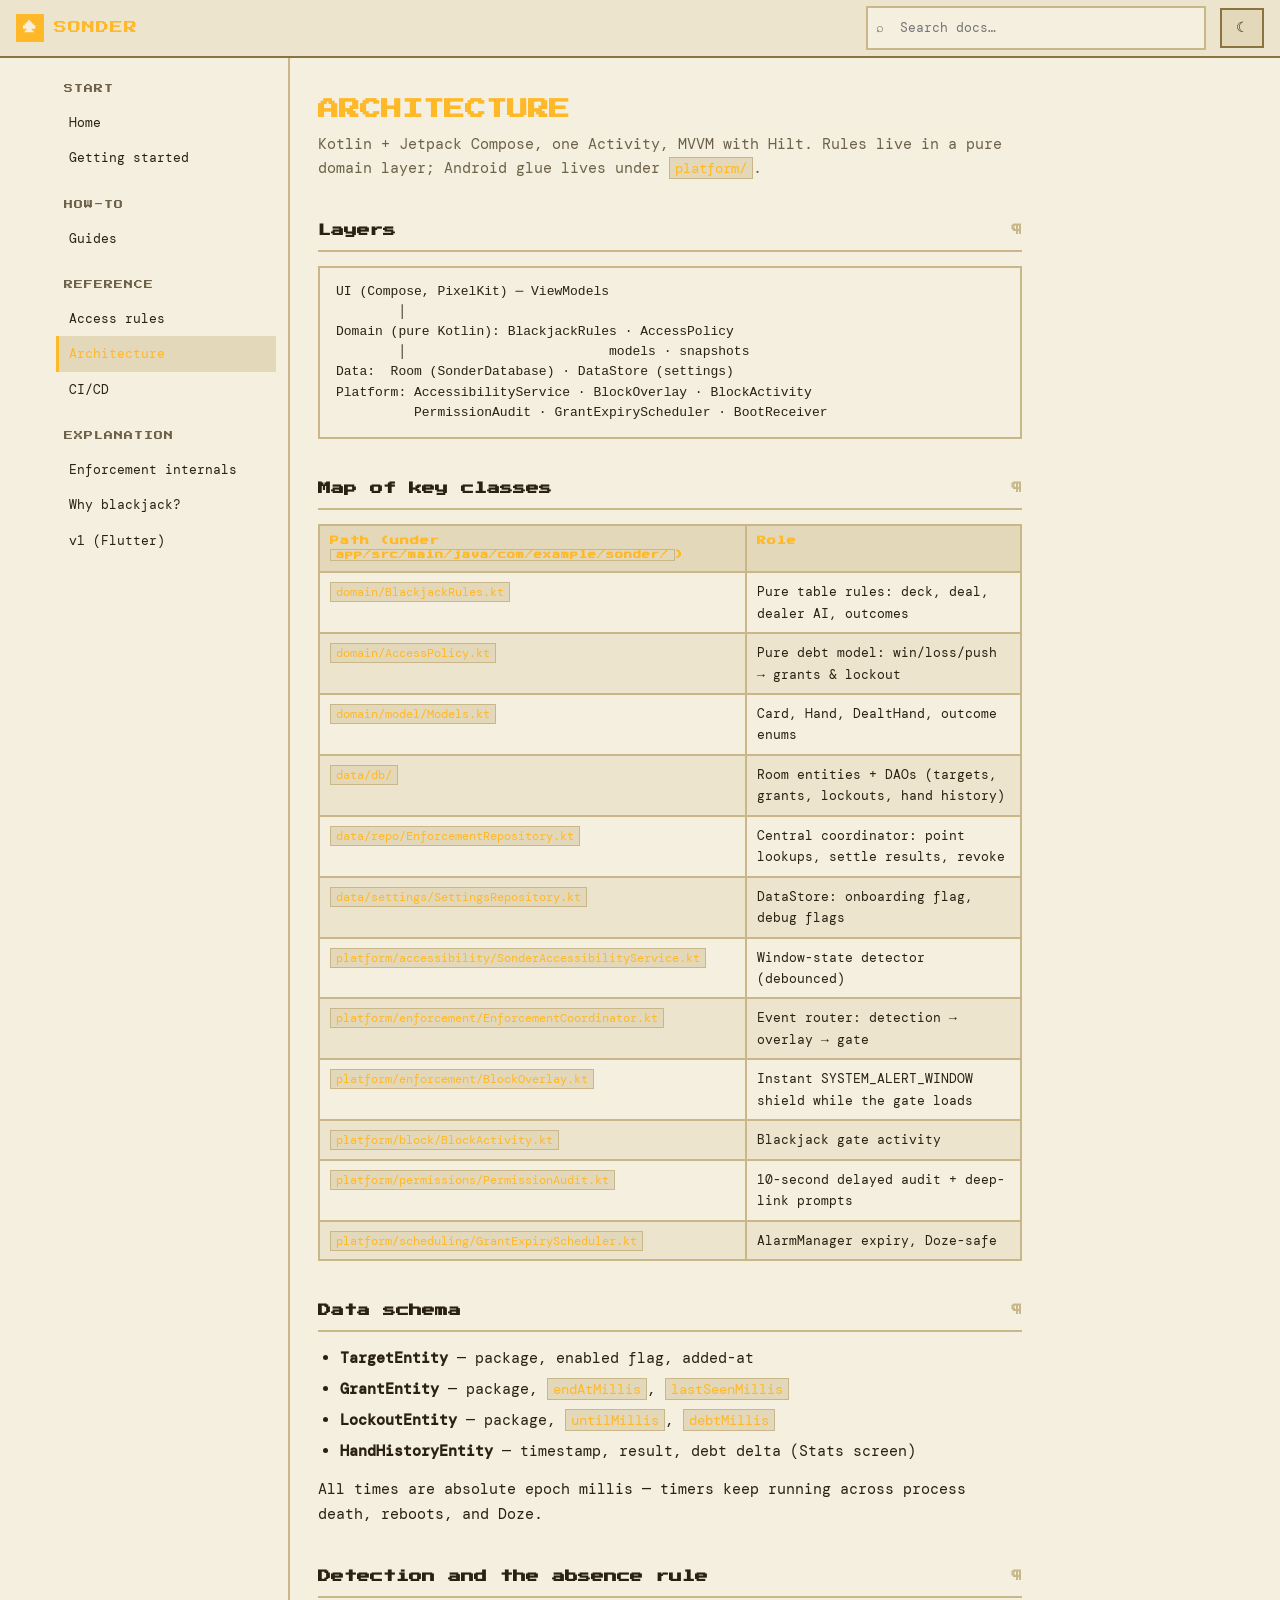
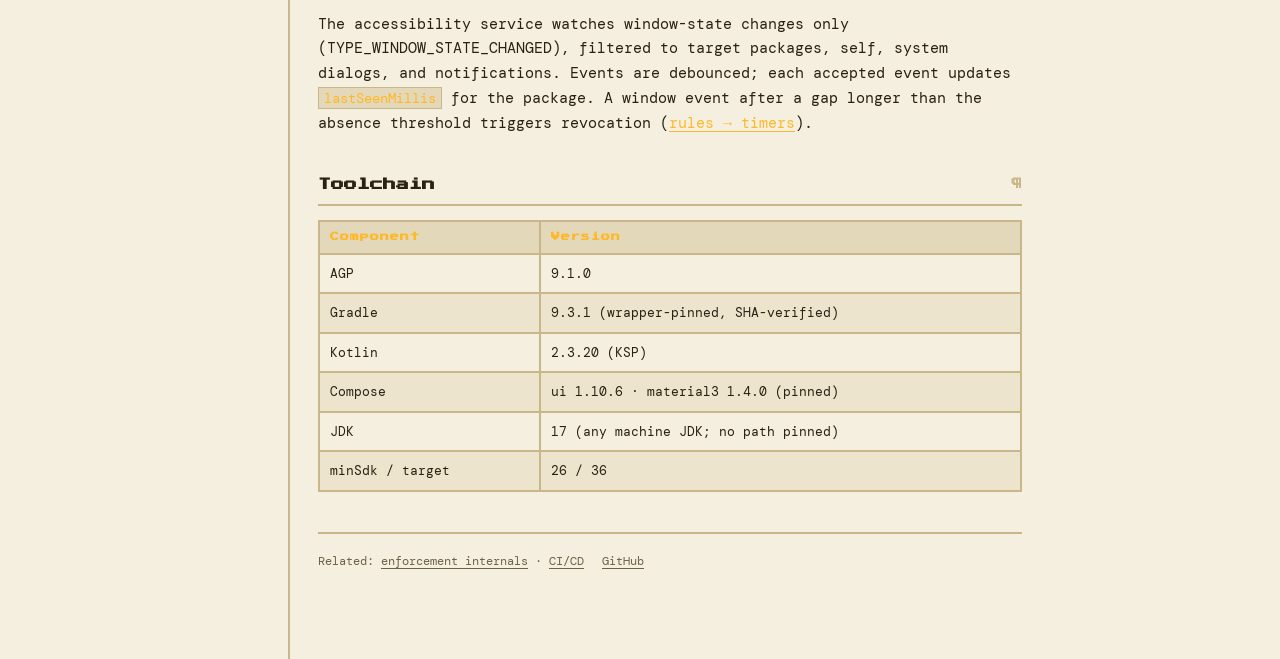
==== docs-site/architecture.html @ 314d2c7a "docs: add pixel-styled documentation site with Pages deployment Zero-dependency static site (Diataxi" ====
<!doctype html>
<html lang="en">
<head>
<meta charset="utf-8">
<meta name="viewport" content="width=device-width, initial-scale=1">
<title>Architecture — Sonder Docs</title>
<meta name="description" content="Sonder v2 architecture reference: module map, key classes, data schema, and platform integrations.">
<link rel="preconnect" href="https://fonts.googleapis.com">
<link rel="preconnect" href="https://fonts.gstatic.com" crossorigin>
<link href="https://fonts.googleapis.com/css2?family=Press+Start+2P&family=DM+Mono:wght@400;500&display=swap" rel="stylesheet">
<link rel="stylesheet" href="assets/style.css">
<link rel="icon" href="data:image/svg+xml,%3Csvg xmlns='http://www.w3.org/2000/svg' viewBox='0 0 24 24'%3E%3Crect width='24' height='24' fill='%230b0906'/%3E%3Cpath fill='%23ffb827' d='M12 3l6 7h-4v4h-4v-4H6z'/%3E%3Crect fill='%23ffb827' x='9' y='16' width='6' height='4'/%3E%3C/svg%3E">
</head>
<body>
<a class="skip-link" href="#main">Skip to content</a>
<header class="topbar">
  <button class="sidebar-toggle" aria-label="Toggle navigation" aria-expanded="false">☰</button>
  <a class="brand" href="index.html"><span class="glyph">♠</span><span class="word">SONDER</span></a>
  <div class="spacer"></div>
  <div class="searchbox">
    <span class="mag" aria-hidden="true">⌕</span>
    <input type="search" placeholder="Search docs…" aria-label="Search documentation">
    <div class="search-results" role="listbox" aria-label="Search results"></div>
  </div>
  <button class="theme-toggle" aria-label="Switch theme">☀</button>
</header>

<div class="layout">
  <nav class="sidebar" aria-label="Documentation">
    <div class="group">
      <p class="group-title">START</p>
      <a href="index.html">Home</a>
      <a href="getting-started.html">Getting started</a>
    </div>
    <div class="group">
      <p class="group-title">HOW-TO</p>
      <a href="guides.html">Guides</a>
    </div>
    <div class="group">
      <p class="group-title">REFERENCE</p>
      <a href="rules.html">Access rules</a>
      <a href="architecture.html">Architecture</a>
      <a href="ci.html">CI/CD</a>
    </div>
    <div class="group">
      <p class="group-title">EXPLANATION</p>
      <a href="enforcement.html">Enforcement internals</a>
      <a href="explanation.html">Why blackjack?</a>
      <a href="v1.html">v1 (Flutter)</a>
    </div>
  </nav>

  <main class="content" id="main">
    <h1>ARCHITECTURE</h1>
    <p class="lede">Kotlin + Jetpack Compose, one Activity, MVVM with Hilt. Rules live in a pure domain layer; Android glue lives under <code>platform/</code>.</p>

    <h2 id="layers">Layers</h2>
<pre>UI (Compose, PixelKit) ─ ViewModels
        │
Domain (pure Kotlin): BlackjackRules · AccessPolicy
        │                          models · snapshots
Data:  Room (SonderDatabase) · DataStore (settings)
Platform: AccessibilityService · BlockOverlay · BlockActivity
          PermissionAudit · GrantExpiryScheduler · BootReceiver</pre>

    <h2 id="map">Map of key classes</h2>
    <table>
      <thead><tr><th>Path (under <code>app/src/main/java/com/example/sonder/</code>)</th><th>Role</th></tr></thead>
      <tbody>
        <tr><td><code>domain/BlackjackRules.kt</code></td><td>Pure table rules: deck, deal, dealer AI, outcomes</td></tr>
        <tr><td><code>domain/AccessPolicy.kt</code></td><td>Pure debt model: win/loss/push → grants &amp; lockout</td></tr>
        <tr><td><code>domain/model/Models.kt</code></td><td>Card, Hand, DealtHand, outcome enums</td></tr>
        <tr><td><code>data/db/</code></td><td>Room entities + DAOs (targets, grants, lockouts, hand history)</td></tr>
        <tr><td><code>data/repo/EnforcementRepository.kt</code></td><td>Central coordinator: point lookups, settle results, revoke</td></tr>
        <tr><td><code>data/settings/SettingsRepository.kt</code></td><td>DataStore: onboarding flag, debug flags</td></tr>
        <tr><td><code>platform/accessibility/SonderAccessibilityService.kt</code></td><td>Window-state detector (debounced)</td></tr>
        <tr><td><code>platform/enforcement/EnforcementCoordinator.kt</code></td><td>Event router: detection → overlay → gate</td></tr>
        <tr><td><code>platform/enforcement/BlockOverlay.kt</code></td><td>Instant SYSTEM_ALERT_WINDOW shield while the gate loads</td></tr>
        <tr><td><code>platform/block/BlockActivity.kt</code></td><td>Blackjack gate activity</td></tr>
        <tr><td><code>platform/permissions/PermissionAudit.kt</code></td><td>10-second delayed audit + deep-link prompts</td></tr>
        <tr><td><code>platform/scheduling/GrantExpiryScheduler.kt</code></td><td>AlarmManager expiry, Doze-safe</td></tr>
      </tbody>
    </table>

    <h2 id="data">Data schema</h2>
    <ul>
      <li><strong>TargetEntity</strong> — package, enabled flag, added-at</li>
      <li><strong>GrantEntity</strong> — package, <code>endAtMillis</code>, <code>lastSeenMillis</code></li>
      <li><strong>LockoutEntity</strong> — package, <code>untilMillis</code>, <code>debtMillis</code></li>
      <li><strong>HandHistoryEntity</strong> — timestamp, result, debt delta (Stats screen)</li>
    </ul>
    <p>All times are absolute epoch millis — timers keep running across process
    death, reboots, and Doze.</p>

    <h2 id="detection">Detection and the absence rule</h2>
    <p>The accessibility service watches window-state changes only
    (TYPE_WINDOW_STATE_CHANGED), filtered to target packages, self, system
    dialogs, and notifications. Events are debounced; each accepted event
    updates <code>lastSeenMillis</code> for the package. A window event after a
    gap longer than the absence threshold triggers revocation
    (<a href="rules.html#timers">rules → timers</a>).</p>

    <h2 id="toolchain">Toolchain</h2>
    <table>
      <thead><tr><th>Component</th><th>Version</th></tr></thead>
      <tbody>
        <tr><td>AGP</td><td>9.1.0</td></tr>
        <tr><td>Gradle</td><td>9.3.1 (wrapper-pinned, SHA-verified)</td></tr>
        <tr><td>Kotlin</td><td>2.3.20 (KSP)</td></tr>
        <tr><td>Compose</td><td>ui 1.10.6 · material3 1.4.0 (pinned)</td></tr>
        <tr><td>JDK</td><td>17 (any machine JDK; no path pinned)</td></tr>
        <tr><td>minSdk / target</td><td>26 / 36</td></tr>
      </tbody>
    </table>

    <footer class="footer">
      <span>Related: <a href="enforcement.html">enforcement internals</a> · <a href="ci.html">CI/CD</a></span>
      <a href="https://github.com/asterxsk/sonder">GitHub</a>
    </footer>
  </main>
</div>

<script src="assets/site.js"></script>
</body>
</html>
---- docs-site/assets/style.css ----
/* Sonder Docs — pixel v3 design system (docs/design/design_v3.md)
   Dark-first brand palette, hard frames, no border-radius, no gradients. */

:root {
  --bg: #0b0906;
  --surface: #15100b;
  --panel: #221a12;
  --border: #a68a52;
  --border-dark: #51452f;
  --primary: #ffb827;
  --primary-dark: #c88a16;
  --text: #ead7a1;
  --muted: #7f765f;
  --success: #22c55e;
  --danger: #ef4444;
  --info: #5a9ac8;
  --shadow: #332816;
  --card-face: #eadfc7;
  --card-ink: #18130e;
  --content-max: 760px;
  --sidebar-w: 250px;
  --nav-h: 58px;
  /* Light theme overrides */
  --bg-l: #f5efe0;
  --surface-l: #ede4cd;
  --panel-l: #e4d8ba;
  --border-l: #8a7340;
  --border-dark-l: #c9b789;
  --text-l: #2a2113;
  --muted-l: #6d6248;
  --shadow-l: #d3c39c;
}

[data-theme="light"] {
  --bg: var(--bg-l);
  --surface: var(--surface-l);
  --panel: var(--panel-l);
  --border: var(--border-l);
  --border-dark: var(--border-dark-l);
  --text: var(--text-l);
  --muted: var(--muted-l);
  --shadow: var(--shadow-l);
}

* { box-sizing: border-box; }

html { scroll-behavior: smooth; }
@media (prefers-reduced-motion: reduce) {
  html { scroll-behavior: auto; }
  *, *::before, *::after { animation: none !important; transition: none !important; }
}

body {
  margin: 0;
  background: var(--bg);
  color: var(--text);
  font-family: "DM Mono", ui-monospace, "Cascadia Mono", Consolas, monospace;
  font-size: 15px;
  line-height: 1.65;
}

/* ---------- top bar ---------- */

.topbar {
  position: sticky;
  top: 0;
  z-index: 40;
  display: flex;
  align-items: center;
  gap: 14px;
  height: var(--nav-h);
  padding: 0 16px;
  background: var(--surface);
  border-bottom: 2px solid var(--border);
}

.brand {
  display: flex;
  align-items: center;
  gap: 10px;
  text-decoration: none;
  color: var(--primary);
  font-family: "Press Start 2P", monospace;
  font-size: 13px;
  letter-spacing: 1px;
}

.brand .glyph {
  display: inline-grid;
  place-items: center;
  width: 28px;
  height: 28px;
  background: var(--primary);
  color: var(--bg);
  font-size: 14px;
}

.topbar .spacer { flex: 1; }

.searchbox {
  position: relative;
  width: min(340px, 42vw);
}

.searchbox input {
  width: 100%;
  padding: 9px 12px 9px 32px;
  background: var(--bg);
  border: 2px solid var(--border-dark);
  color: var(--text);
  font: inherit;
  font-size: 13px;
}

.searchbox input:focus-visible {
  outline: none;
  border-color: var(--primary);
  box-shadow: 3px 3px 0 var(--primary-dark);
}

.searchbox .mag {
  position: absolute;
  left: 10px;
  top: 50%;
  transform: translateY(-50%);
  color: var(--muted);
  font-size: 13px;
  pointer-events: none;
}

.theme-toggle {
  min-width: 44px;
  min-height: 40px;
  background: var(--panel);
  border: 2px solid var(--border);
  color: var(--text);
  font: inherit;
  font-size: 14px;
  cursor: pointer;
}

.theme-toggle:active { transform: translate(2px, 2px); }

/* ---------- search results ---------- */

.search-results {
  position: absolute;
  top: calc(100% + 6px);
  left: 0;
  right: 0;
  max-height: 420px;
  overflow: auto;
  background: var(--surface);
  border: 2px solid var(--border);
  box-shadow: 5px 5px 0 var(--shadow);
  display: none;
}

.search-results.open { display: block; }

.search-results .hit {
  display: block;
  padding: 10px 12px;
  text-decoration: none;
  border-bottom: 2px solid var(--border-dark);
}

.search-results .hit:last-child { border-bottom: none; }

.search-results .hit:hover,
.search-results .hit:focus-visible {
  background: var(--panel);
  outline: none;
}

.search-results .hit .t { color: var(--primary); font-size: 13px; }
.search-results .hit .s { color: var(--muted); font-size: 12px; margin-top: 2px; }
.search-results .empty { padding: 14px; color: var(--muted); }

/* ---------- layout ---------- */

.layout {
  display: flex;
  max-width: 1200px;
  margin: 0 auto;
  min-height: calc(100vh - var(--nav-h));
}

.sidebar {
  width: var(--sidebar-w);
  flex: none;
  padding: 24px 12px 48px 16px;
  border-right: 2px solid var(--border-dark);
}

.sidebar .group { margin-bottom: 22px; }

.sidebar .group-title {
  font-family: "Press Start 2P", monospace;
  font-size: 9px;
  color: var(--muted);
  letter-spacing: 1px;
  margin: 0 0 8px;
  padding-left: 8px;
}

.sidebar a {
  display: block;
  padding: 7px 10px;
  color: var(--text);
  text-decoration: none;
  font-size: 13px;
  border-left: 3px solid transparent;
}

.sidebar a:hover { color: var(--primary); }

.sidebar a.active {
  color: var(--primary);
  background: var(--panel);
  border-left-color: var(--primary);
}

.content {
  flex: 1;
  min-width: 0;
  max-width: var(--content-max);
  padding: 36px 28px 80px;
}

/* ---------- typography ---------- */

.content h1 {
  font-family: "Press Start 2P", monospace;
  font-size: 21px;
  line-height: 1.5;
  color: var(--primary);
  margin: 0 0 6px;
}

.content .lede { color: var(--muted); margin: 0 0 28px; }

.content h2 {
  font-family: "Press Start 2P", monospace;
  font-size: 13px;
  line-height: 1.6;
  color: var(--text);
  border-bottom: 2px solid var(--border-dark);
  padding-bottom: 8px;
  margin: 40px 0 14px;
  scroll-margin-top: calc(var(--nav-h) + 16px);
}

.content h2 .anchor,
.content h3 .anchor {
  float: right;
  color: var(--border-dark);
  text-decoration: none;
  font-size: 12px;
}
.content h2 .anchor:hover { color: var(--primary); }

.content h3 {
  font-size: 15px;
  color: var(--primary);
  margin: 26px 0 8px;
  scroll-margin-top: calc(var(--nav-h) + 16px);
}

.content p { margin: 0 0 14px; }

.content a { color: var(--primary); text-decoration: underline; text-underline-offset: 3px; }
.content a:hover { color: var(--text); }

.content ul, .content ol { margin: 0 0 14px; padding-left: 22px; }
.content li { margin-bottom: 6px; }

.content strong { color: var(--text); }

/* ---------- pixel components ---------- */

.panel {
  background: var(--surface);
  border: 2px solid var(--border);
  box-shadow: 4px 4px 0 var(--shadow);
  padding: 16px 18px;
  margin: 0 0 18px;
}

.panel.amber { border-color: var(--primary); }
.panel.green { border-color: var(--success); }
.panel.red   { border-color: var(--danger); }
.panel.blue  { border-color: var(--info); }

.panel .panel-title {
  font-family: "Press Start 2P", monospace;
  font-size: 10px;
  margin: 0 0 10px;
}

pre {
  position: relative;
  background: var(--bg);
  border: 2px solid var(--border-dark);
  padding: 14px 16px;
  overflow-x: auto;
  font-size: 13px;
  line-height: 1.55;
  margin: 0 0 18px;
}

pre code { font-family: inherit; color: var(--text); }

code {
  font-family: inherit;
  font-size: 0.92em;
  background: var(--panel);
  border: 1px solid var(--border-dark);
  padding: 1px 5px;
  color: var(--primary);
}

pre code { background: none; border: none; padding: 0; }

.copy-btn {
  position: absolute;
  top: 6px;
  right: 6px;
  min-height: 28px;
  padding: 2px 8px;
  background: var(--panel);
  border: 2px solid var(--border-dark);
  color: var(--muted);
  font: inherit;
  font-size: 10px;
  cursor: pointer;
}

.copy-btn:hover { color: var(--primary); border-color: var(--primary); }
.copy-btn.done  { color: var(--bg); background: var(--success); border-color: var(--success); }

table {
  width: 100%;
  border-collapse: collapse;
  margin: 0 0 18px;
  font-size: 13px;
}

th, td {
  border: 2px solid var(--border-dark);
  padding: 8px 10px;
  text-align: left;
  vertical-align: top;
}

th {
  background: var(--panel);
  font-family: "Press Start 2P", monospace;
  font-size: 9px;
  color: var(--primary);
  letter-spacing: 1px;
}

tbody tr:nth-child(even) { background: var(--surface); }

.badge {
  display: inline-block;
  padding: 3px 8px;
  border: 2px solid currentColor;
  font-family: "Press Start 2P", monospace;
  font-size: 9px;
  letter-spacing: 1px;
}

.badge.granted  { color: var(--success); }
.badge.locked   { color: var(--danger); }
.badge.playing  { color: var(--info); }
.badge.cooldown { color: var(--primary); }

.flow {
  background: var(--bg);
  border: 2px solid var(--border-dark);
  padding: 14px 16px;
  overflow-x: auto;
  font-size: 12.5px;
  line-height: 1.5;
  white-space: pre;
  margin: 0 0 18px;
  color: var(--muted);
}

.flow b { color: var(--primary); font-weight: normal; }

.cards-demo { display: flex; gap: 8px; flex-wrap: wrap; margin: 0 0 18px; }

.playing-card {
  width: 54px;
  height: 76px;
  background: var(--card-face);
  border: 3px solid var(--card-ink);
  display: grid;
  place-items: center;
  color: var(--card-ink);
  font-family: "Press Start 2P", monospace;
  font-size: 15px;
}

.playing-card.back { background: var(--primary); color: var(--bg); font-size: 11px; }

/* ---------- landing ---------- */

.hero { padding: 40px 0 8px; }

.hero h1 { font-size: 26px; }

.hero .tagline {
  color: var(--muted);
  font-size: 16px;
  margin: 10px 0 24px;
}

.grid2 { display: grid; grid-template-columns: 1fr 1fr; gap: 18px; }

.rules-row { display: flex; flex-wrap: wrap; gap: 10px; margin: 0 0 22px; }

.footer {
  border-top: 2px solid var(--border-dark);
  margin-top: 40px;
  padding: 18px 0 8px;
  color: var(--muted);
  font-size: 12px;
  display: flex;
  gap: 18px;
  flex-wrap: wrap;
}

.footer a { color: var(--muted); }
.footer a:hover { color: var(--primary); }

/* ---------- responsive ---------- */

.sidebar-toggle {
  display: none;
  min-width: 44px;
  min-height: 40px;
  background: var(--panel);
  border: 2px solid var(--border);
  color: var(--text);
  font: inherit;
  font-size: 15px;
  cursor: pointer;
}

@media (max-width: 960px) {
  .sidebar-toggle { display: block; }

  .layout { display: block; position: relative; }

  .sidebar {
    display: none;
    position: absolute;
    z-index: 30;
    top: 0;
    left: 0;
    bottom: 0;
    width: min(300px, 84vw);
    background: var(--surface);
    border-right: 2px solid var(--border);
    padding-top: 16px;
  }

  .sidebar.open { display: block; box-shadow: 6px 6px 0 var(--shadow); }

  .content { padding: 24px 18px 60px; max-width: none; }

  .grid2 { grid-template-columns: 1fr; }

  .searchbox { width: min(280px, 46vw); }
}

@media (max-width: 560px) {
  .searchbox { flex: 1; width: auto; }
  .brand span.word { display: none; }
  .content h1 { font-size: 17px; }
  .hero h1 { font-size: 19px; }
}

/* ---------- a11y ---------- */

:focus-visible {
  outline: 3px solid var(--primary);
  outline-offset: 2px;
}

.skip-link {
  position: absolute;
  left: -9999px;
  top: 0;
  background: var(--primary);
  color: var(--bg);
  padding: 8px 14px;
  z-index: 100;
  font-size: 13px;
}

.skip-link:focus { left: 8px; top: 8px; }

::selection { background: var(--primary); color: var(--bg); }
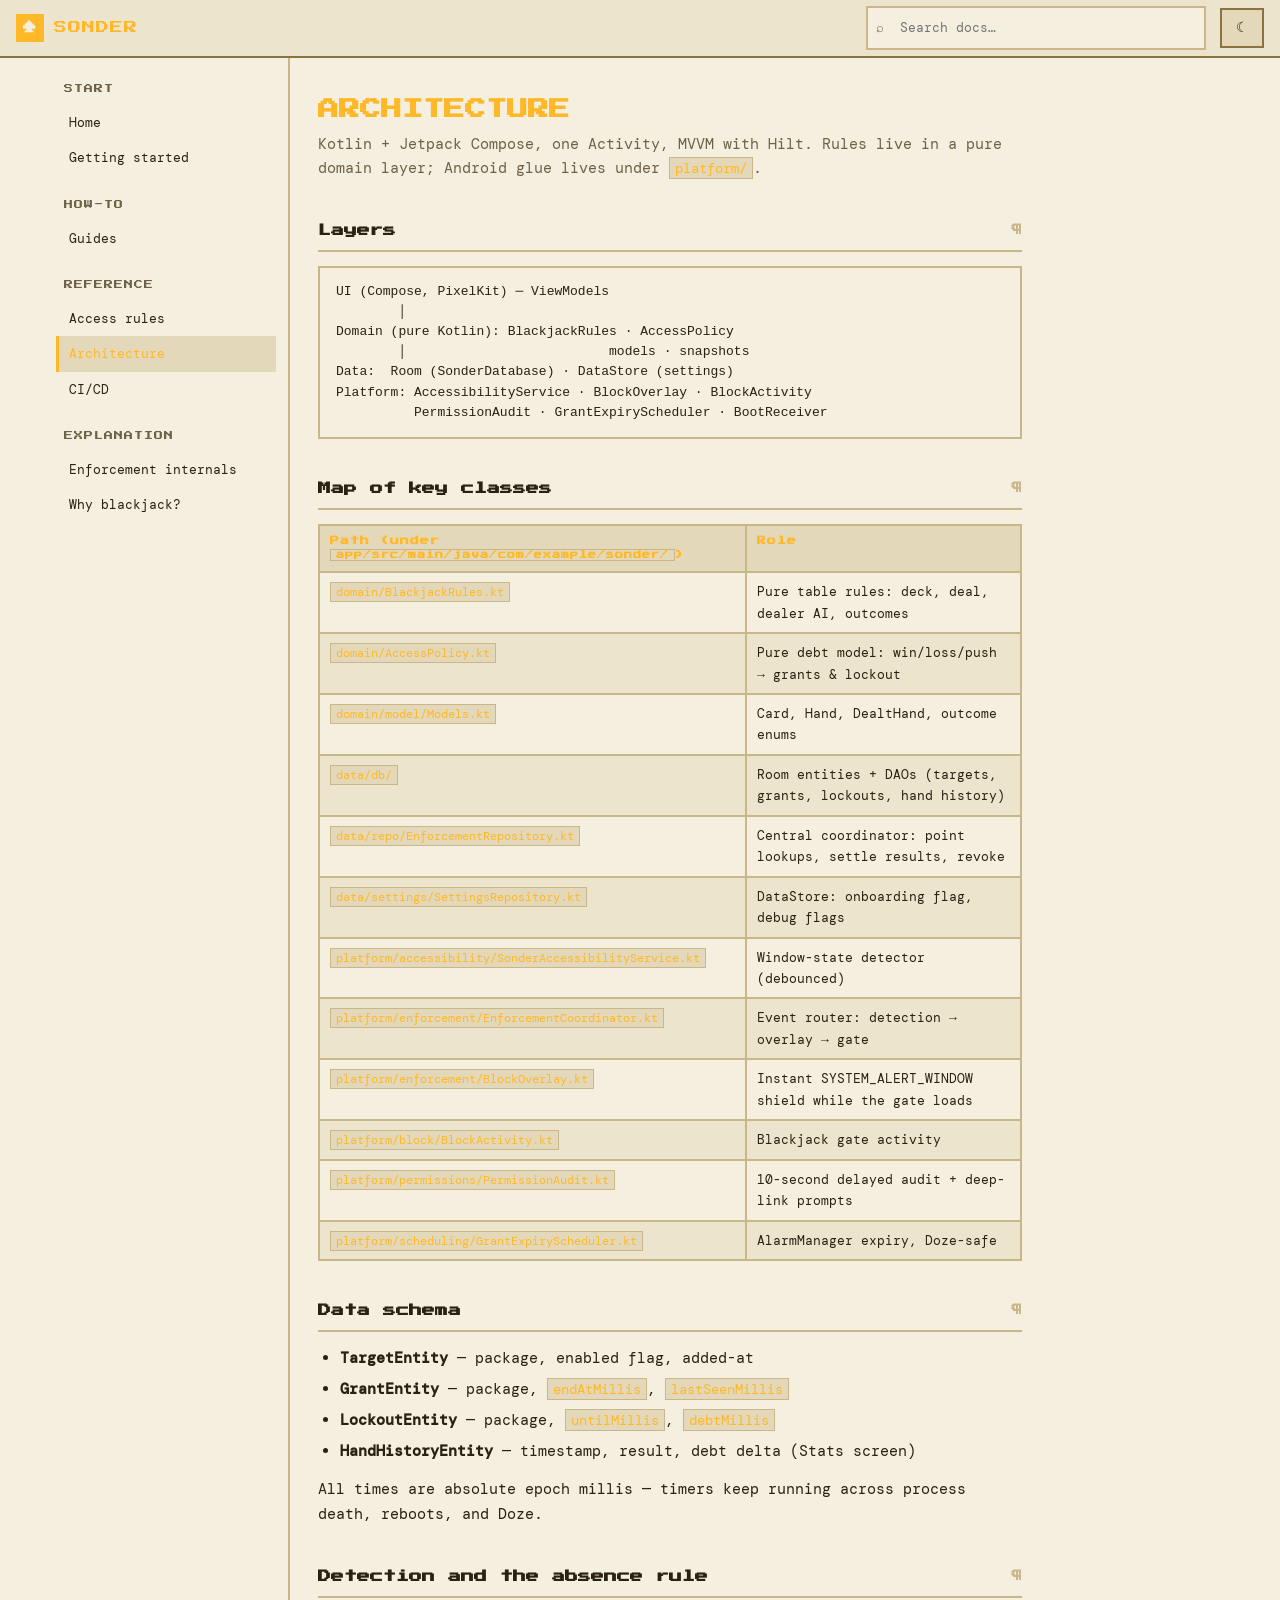
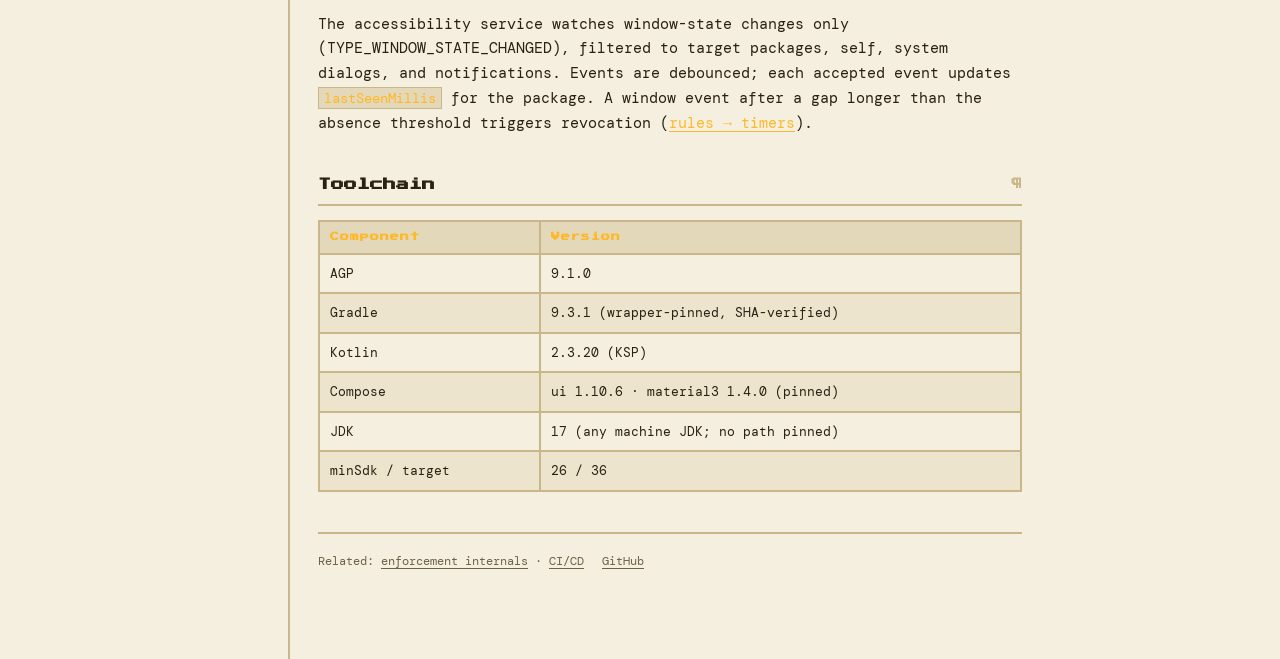
==== commit a395bc43: "feat(v2): native quality pass, and retire the Flutter app Retire v1. The Flutter app and the Kotlin " ====
--- a/docs-site/architecture.html
+++ b/docs-site/architecture.html
@@ -46,7 +46,6 @@
       <p class="group-title">EXPLANATION</p>
       <a href="enforcement.html">Enforcement internals</a>
       <a href="explanation.html">Why blackjack?</a>
-      <a href="v1.html">v1 (Flutter)</a>
     </div>
   </nav>
 
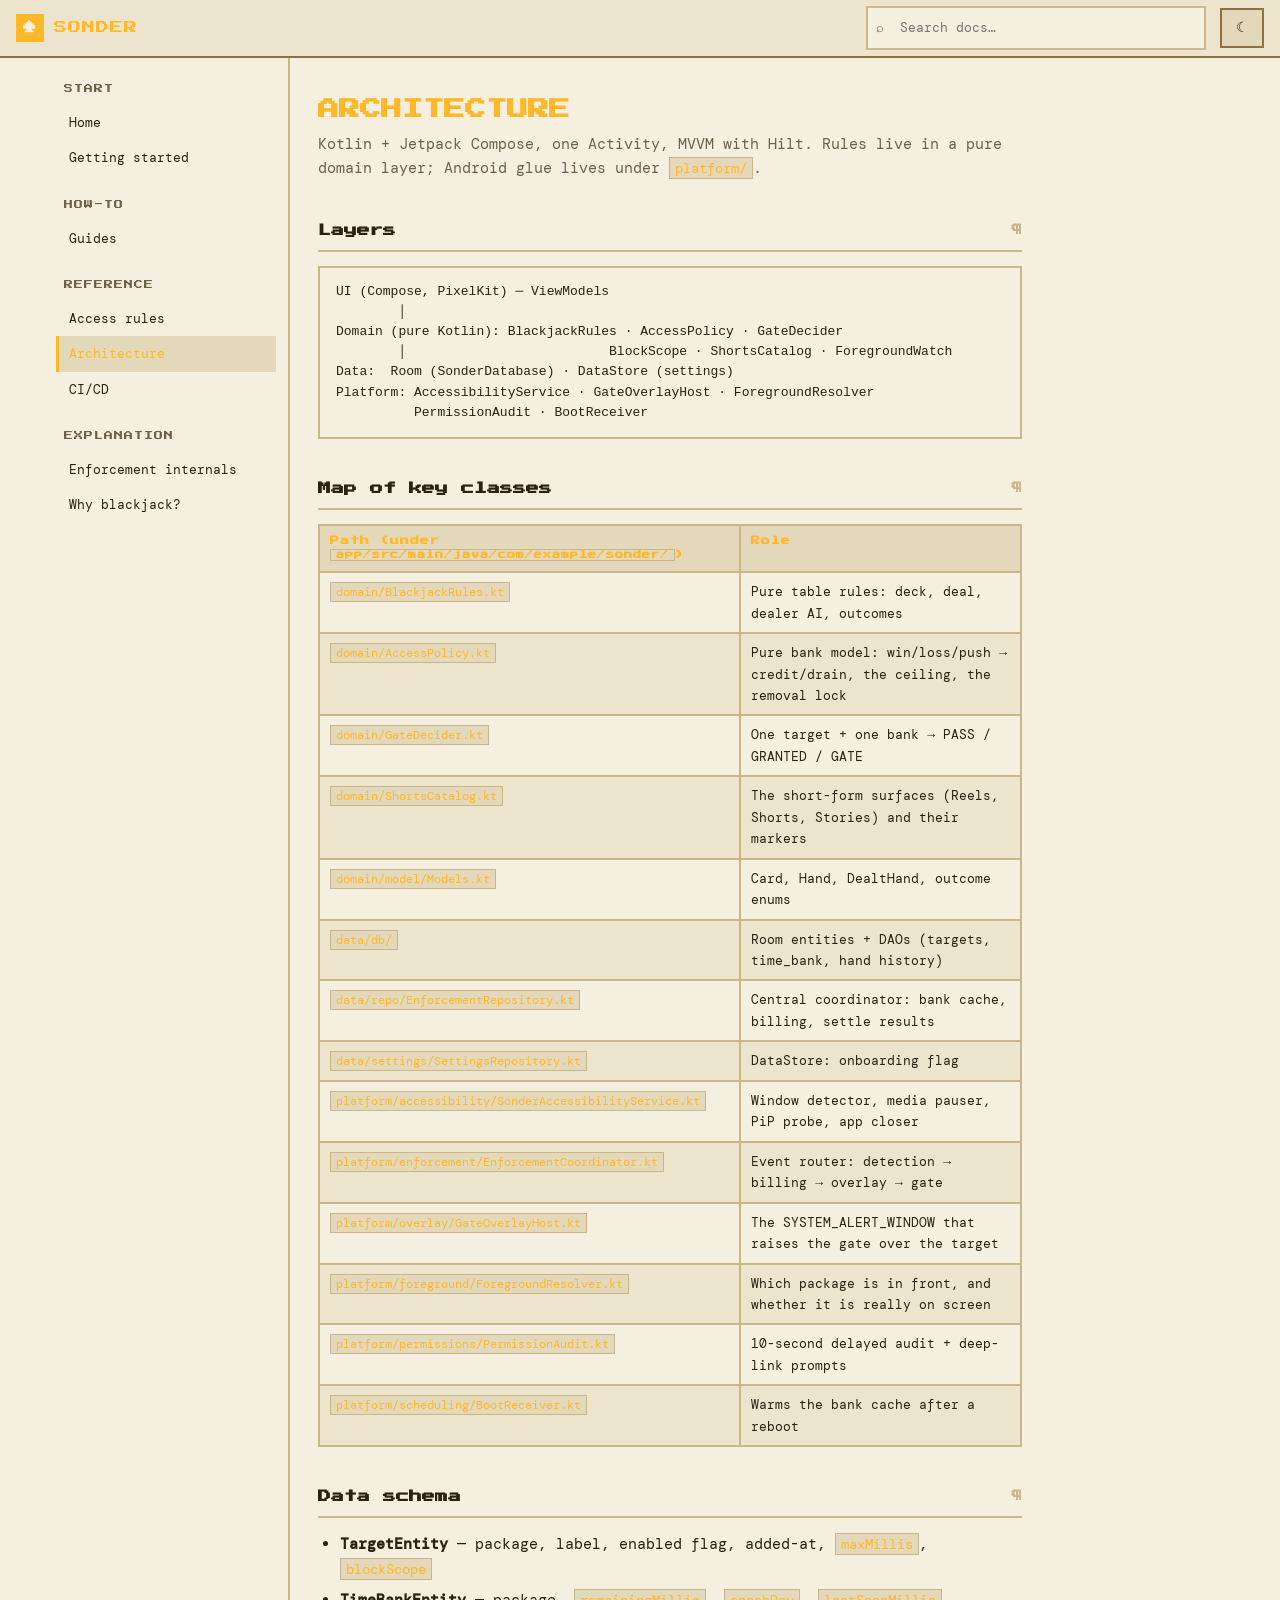
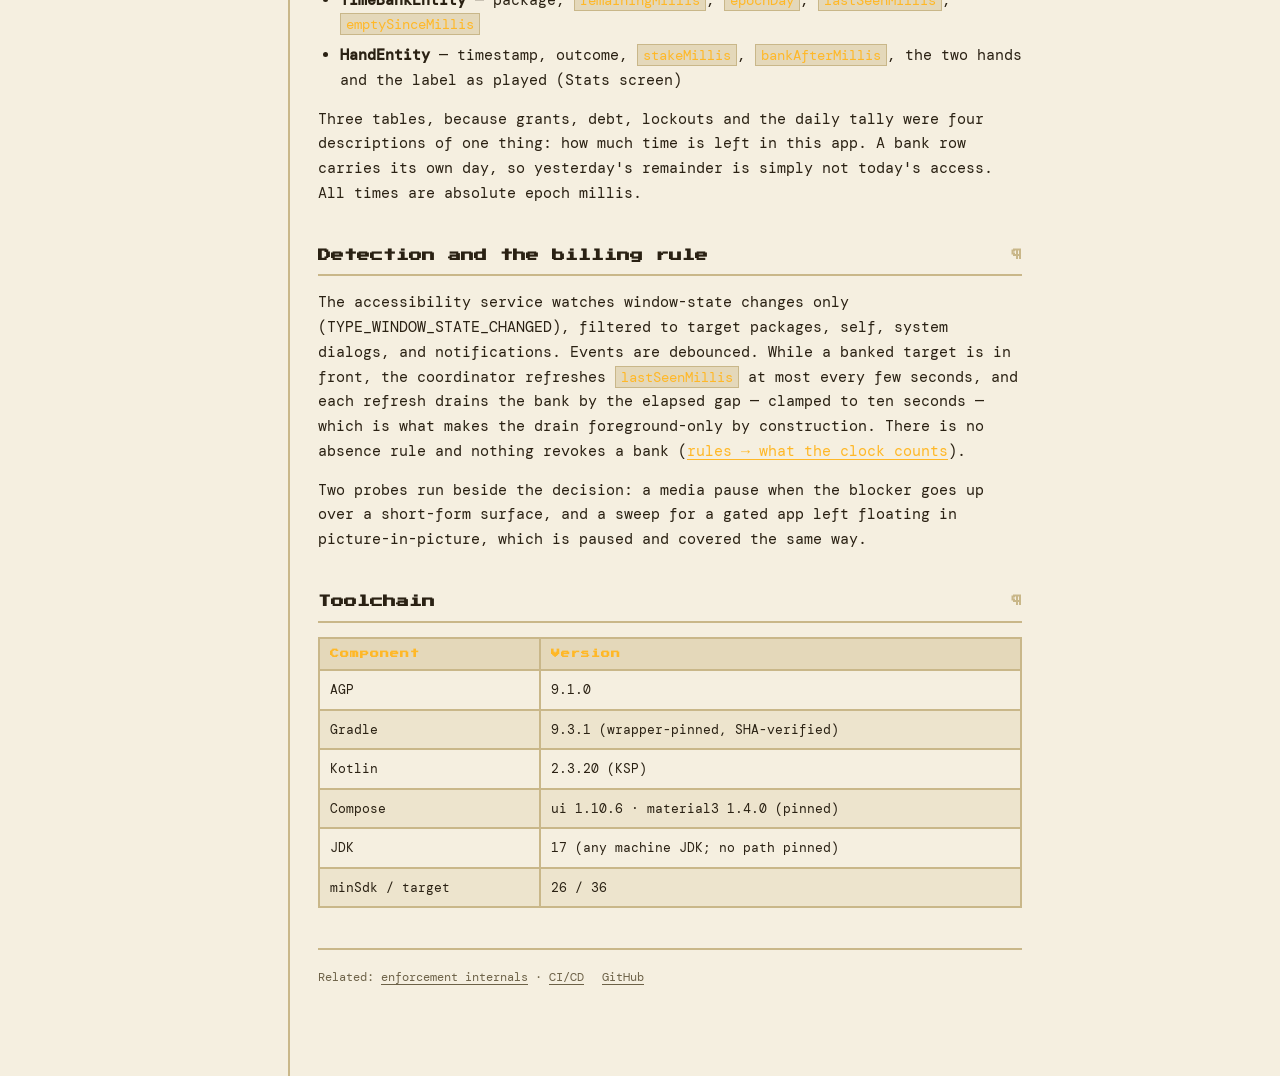
==== commit dafdf574: "docs: the site, both readmes and the design notes describe the bank Every page that named the remove" ====
--- a/docs-site/architecture.html
+++ b/docs-site/architecture.html
@@ -4,7 +4,7 @@
 <meta charset="utf-8">
 <meta name="viewport" content="width=device-width, initial-scale=1">
 <title>Architecture — Sonder Docs</title>
-<meta name="description" content="Sonder v2 architecture reference: module map, key classes, data schema, and platform integrations.">
+<meta name="description" content="Sonder architecture reference: module map, key classes, the time-bank schema, and platform integrations.">
 <link rel="preconnect" href="https://fonts.googleapis.com">
 <link rel="preconnect" href="https://fonts.gstatic.com" crossorigin>
 <link href="https://fonts.googleapis.com/css2?family=Press+Start+2P&family=DM+Mono:wght@400;500&display=swap" rel="stylesheet">
@@ -56,48 +56,59 @@
     <h2 id="layers">Layers</h2>
 <pre>UI (Compose, PixelKit) ─ ViewModels
         │
-Domain (pure Kotlin): BlackjackRules · AccessPolicy
-        │                          models · snapshots
+Domain (pure Kotlin): BlackjackRules · AccessPolicy · GateDecider
+        │                          BlockScope · ShortsCatalog · ForegroundWatch
 Data:  Room (SonderDatabase) · DataStore (settings)
-Platform: AccessibilityService · BlockOverlay · BlockActivity
-          PermissionAudit · GrantExpiryScheduler · BootReceiver</pre>
+Platform: AccessibilityService · GateOverlayHost · ForegroundResolver
+          PermissionAudit · BootReceiver</pre>
 
     <h2 id="map">Map of key classes</h2>
     <table>
       <thead><tr><th>Path (under <code>app/src/main/java/com/example/sonder/</code>)</th><th>Role</th></tr></thead>
       <tbody>
         <tr><td><code>domain/BlackjackRules.kt</code></td><td>Pure table rules: deck, deal, dealer AI, outcomes</td></tr>
-        <tr><td><code>domain/AccessPolicy.kt</code></td><td>Pure debt model: win/loss/push → grants &amp; lockout</td></tr>
+        <tr><td><code>domain/AccessPolicy.kt</code></td><td>Pure bank model: win/loss/push → credit/drain, the ceiling, the removal lock</td></tr>
+        <tr><td><code>domain/GateDecider.kt</code></td><td>One target + one bank → PASS / GRANTED / GATE</td></tr>
+        <tr><td><code>domain/ShortsCatalog.kt</code></td><td>The short-form surfaces (Reels, Shorts, Stories) and their markers</td></tr>
         <tr><td><code>domain/model/Models.kt</code></td><td>Card, Hand, DealtHand, outcome enums</td></tr>
-        <tr><td><code>data/db/</code></td><td>Room entities + DAOs (targets, grants, lockouts, hand history)</td></tr>
-        <tr><td><code>data/repo/EnforcementRepository.kt</code></td><td>Central coordinator: point lookups, settle results, revoke</td></tr>
-        <tr><td><code>data/settings/SettingsRepository.kt</code></td><td>DataStore: onboarding flag, debug flags</td></tr>
-        <tr><td><code>platform/accessibility/SonderAccessibilityService.kt</code></td><td>Window-state detector (debounced)</td></tr>
-        <tr><td><code>platform/enforcement/EnforcementCoordinator.kt</code></td><td>Event router: detection → overlay → gate</td></tr>
-        <tr><td><code>platform/enforcement/BlockOverlay.kt</code></td><td>Instant SYSTEM_ALERT_WINDOW shield while the gate loads</td></tr>
-        <tr><td><code>platform/block/BlockActivity.kt</code></td><td>Blackjack gate activity</td></tr>
+        <tr><td><code>data/db/</code></td><td>Room entities + DAOs (targets, time_bank, hand history)</td></tr>
+        <tr><td><code>data/repo/EnforcementRepository.kt</code></td><td>Central coordinator: bank cache, billing, settle results</td></tr>
+        <tr><td><code>data/settings/SettingsRepository.kt</code></td><td>DataStore: onboarding flag</td></tr>
+        <tr><td><code>platform/accessibility/SonderAccessibilityService.kt</code></td><td>Window detector, media pauser, PiP probe, app closer</td></tr>
+        <tr><td><code>platform/enforcement/EnforcementCoordinator.kt</code></td><td>Event router: detection → billing → overlay → gate</td></tr>
+        <tr><td><code>platform/overlay/GateOverlayHost.kt</code></td><td>The SYSTEM_ALERT_WINDOW that raises the gate over the target</td></tr>
+        <tr><td><code>platform/foreground/ForegroundResolver.kt</code></td><td>Which package is in front, and whether it is really on screen</td></tr>
         <tr><td><code>platform/permissions/PermissionAudit.kt</code></td><td>10-second delayed audit + deep-link prompts</td></tr>
-        <tr><td><code>platform/scheduling/GrantExpiryScheduler.kt</code></td><td>AlarmManager expiry, Doze-safe</td></tr>
+        <tr><td><code>platform/scheduling/BootReceiver.kt</code></td><td>Warms the bank cache after a reboot</td></tr>
       </tbody>
     </table>
 
     <h2 id="data">Data schema</h2>
     <ul>
-      <li><strong>TargetEntity</strong> — package, enabled flag, added-at</li>
-      <li><strong>GrantEntity</strong> — package, <code>endAtMillis</code>, <code>lastSeenMillis</code></li>
-      <li><strong>LockoutEntity</strong> — package, <code>untilMillis</code>, <code>debtMillis</code></li>
-      <li><strong>HandHistoryEntity</strong> — timestamp, result, debt delta (Stats screen)</li>
+      <li><strong>TargetEntity</strong> — package, label, enabled flag, added-at,
+      <code>maxMillis</code>, <code>blockScope</code></li>
+      <li><strong>TimeBankEntity</strong> — package, <code>remainingMillis</code>,
+      <code>epochDay</code>, <code>lastSeenMillis</code>, <code>emptySinceMillis</code></li>
+      <li><strong>HandEntity</strong> — timestamp, outcome, <code>stakeMillis</code>,
+      <code>bankAfterMillis</code>, the two hands and the label as played (Stats screen)</li>
     </ul>
-    <p>All times are absolute epoch millis — timers keep running across process
-    death, reboots, and Doze.</p>
+    <p>Three tables, because grants, debt, lockouts and the daily tally were four
+    descriptions of one thing: how much time is left in this app. A bank row carries
+    its own day, so yesterday's remainder is simply not today's access. All times are
+    absolute epoch millis.</p>
 
-    <h2 id="detection">Detection and the absence rule</h2>
+    <h2 id="detection">Detection and the billing rule</h2>
     <p>The accessibility service watches window-state changes only
     (TYPE_WINDOW_STATE_CHANGED), filtered to target packages, self, system
-    dialogs, and notifications. Events are debounced; each accepted event
-    updates <code>lastSeenMillis</code> for the package. A window event after a
-    gap longer than the absence threshold triggers revocation
-    (<a href="rules.html#timers">rules → timers</a>).</p>
+    dialogs, and notifications. Events are debounced. While a banked target is in
+    front, the coordinator refreshes <code>lastSeenMillis</code> at most every few
+    seconds, and each refresh drains the bank by the elapsed gap — clamped to ten
+    seconds — which is what makes the drain foreground-only by construction. There
+    is no absence rule and nothing revokes a bank
+    (<a href="rules.html#billing">rules → what the clock counts</a>).</p>
+    <p>Two probes run beside the decision: a media pause when the blocker goes up
+    over a short-form surface, and a sweep for a gated app left floating in
+    picture-in-picture, which is paused and covered the same way.</p>
 
     <h2 id="toolchain">Toolchain</h2>
     <table>
